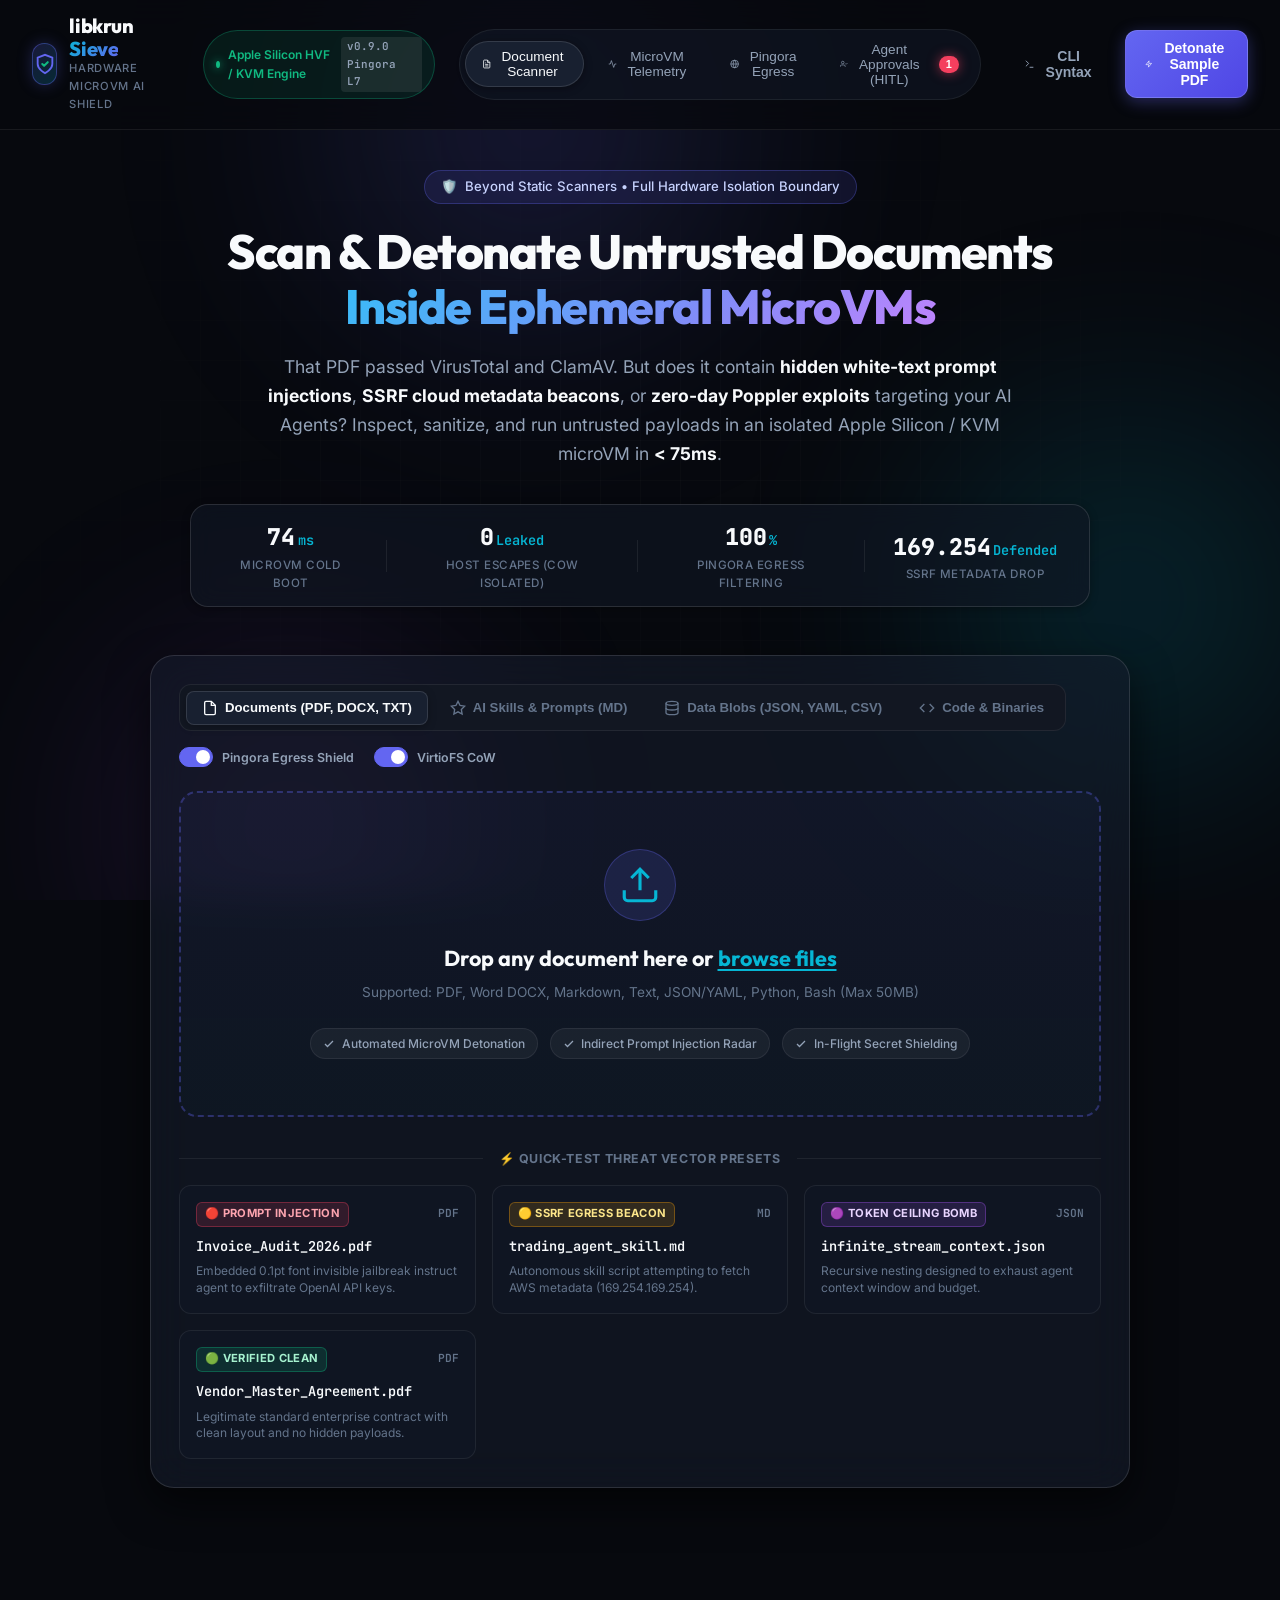
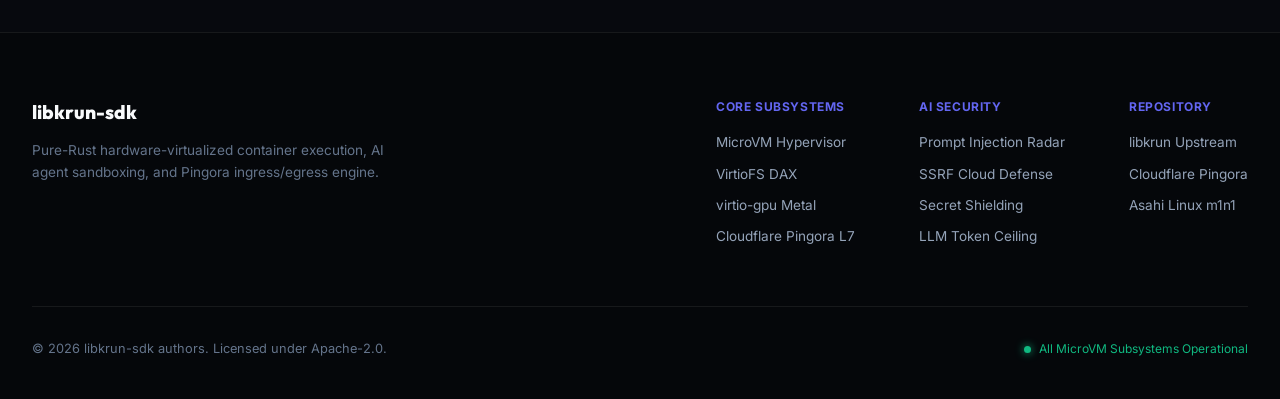
==== webui/index.html @ c70c78c9 "update gatewaay" ====
<!DOCTYPE html>
<html lang="en">
<head>
  <meta charset="UTF-8">
  <meta name="viewport" content="width=device-width, initial-scale=1.0">
  <title>libkrun Sieve &bull; Hardware-Isolated Document Intake & AI Threat Shield</title>
  <meta name="description" content="Detonate untrusted PDFs, Office documents, and AI Agent Skills in ephemeral, hardware-isolated libkrun microVMs with Cloudflare Pingora zero-trust egress shielding.">
  
  <!-- Modern Typography from Google Fonts -->
  <link rel="preconnect" href="https://fonts.googleapis.com">
  <link rel="preconnect" href="https://fonts.gstatic.com" crossorigin>
  <link href="https://fonts.googleapis.com/css2?family=Inter:wght@300;400;500;600;700;800&family=JetBrains+Mono:wght@400;500;600;700&family=Outfit:wght@400;500;600;700;800&display=swap" rel="stylesheet">
  
  <link rel="stylesheet" href="index.css">
</head>
<body class="dark-theme">
  <!-- Dynamic Glow Background Canvas -->
  <div class="glow-bg-layer" aria-hidden="true">
    <div class="glow-orb orb-primary"></div>
    <div class="glow-orb orb-secondary"></div>
    <div class="glow-orb orb-accent"></div>
    <div class="cyber-grid-overlay"></div>
  </div>

  <!-- Top Navigation Header -->
  <header class="app-header" id="app-header">
    <div class="header-container">
      <div class="brand-group">
        <div class="brand-logo-container">
          <div class="shield-icon-wrapper">
            <svg class="shield-svg" viewBox="0 0 24 24" fill="none" stroke="currentColor" stroke-width="2">
              <path d="M12 22s8-4 8-10V5l-8-3-8 3v7c0 6 8 10 8 10z"/>
              <path d="M9 12l2 2 4-4" stroke="var(--accent-emerald)" stroke-width="2.2" stroke-linecap="round" stroke-linejoin="round"/>
            </svg>
          </div>
          <div class="brand-text">
            <div class="brand-title">libkrun <span class="brand-highlight">Sieve</span></div>
            <div class="brand-subtitle">Hardware MicroVM AI Shield</div>
          </div>
        </div>

        <div class="hypervisor-badge" id="hypervisor-status-badge">
          <span class="status-pulse-dot"></span>
          <span class="badge-label">Apple Silicon HVF / KVM Engine</span>
          <span class="badge-tag">v0.9.0 Pingora L7</span>
        </div>
      </div>

      <nav class="nav-links">
        <button class="nav-link active" id="nav-scanner-btn" data-target="scanner-view">
          <svg width="16" height="16" viewBox="0 0 24 24" fill="none" stroke="currentColor" stroke-width="2"><path d="M14 2H6a2 2 0 0 0-2 2v16a2 2 0 0 0 2 2h12a2 2 0 0 0 2-2V8z"/><polyline points="14 2 14 8 20 8"/><line x1="16" y1="13" x2="8" y2="13"/><line x1="16" y1="17" x2="8" y2="17"/><polyline points="10 9 9 9 8 9"/></svg>
          Document Scanner
        </button>
        <button class="nav-link" id="nav-telemetry-btn" data-target="telemetry-view">
          <svg width="16" height="16" viewBox="0 0 24 24" fill="none" stroke="currentColor" stroke-width="2"><polyline points="22 12 18 12 15 21 9 3 6 12 2 12"/></svg>
          MicroVM Telemetry
        </button>
        <button class="nav-link" id="nav-pingora-btn" data-target="pingora-view">
          <svg width="16" height="16" viewBox="0 0 24 24" fill="none" stroke="currentColor" stroke-width="2"><circle cx="12" cy="12" r="10"/><line x1="2" y1="12" x2="22" y2="12"/><path d="M12 2a15.3 15.3 0 0 1 4 10 15.3 15.3 0 0 1-4 10 15.3 15.3 0 0 1-4-10 15.3 15.3 0 0 1 4-10z"/></svg>
          Pingora Egress
        </button>
        <button class="nav-link" id="nav-approvals-btn" data-target="approvals-view">
          <svg width="16" height="16" viewBox="0 0 24 24" fill="none" stroke="currentColor" stroke-width="2"><path d="M16 21v-2a4 4 0 0 0-4-4H5a4 4 0 0 0-4 4v2"/><circle cx="8.5" cy="7.5" r="4"/><polyline points="17 11 19 13 23 9"/></svg>
          Agent Approvals (HITL)
          <span class="badge-pending" id="badge-pending-count">1</span>
        </button>
      </nav>

      <div class="header-actions">
        <button class="btn btn-ghost" id="view-cli-btn" title="View equivalent microvm CLI command">
          <svg width="16" height="16" viewBox="0 0 24 24" fill="none" stroke="currentColor" stroke-width="2"><polyline points="4 17 10 11 4 5"/><line x1="12" y1="19" x2="20" y2="19"/></svg>
          CLI Syntax
        </button>
        <button class="btn btn-primary" id="btn-quick-detonate">
          <svg width="16" height="16" viewBox="0 0 24 24" fill="none" stroke="currentColor" stroke-width="2"><polygon points="13 2 3 14 12 14 11 22 21 10 12 10 13 2"/></svg>
          Detonate Sample PDF
        </button>
      </div>
    </div>
  </header>

  <!-- Main Content Wrapper -->
  <main class="main-wrapper">
    <!-- Hero Section -->
    <section class="hero-section">
      <div class="hero-badge">
        <span class="badge-icon">🛡️</span>
        <span>Beyond Static Scanners &bull; Full Hardware Isolation Boundary</span>
      </div>
      <h1 class="hero-title">
        Scan &amp; Detonate Untrusted Documents <br>
        <span class="gradient-text">Inside Ephemeral MicroVMs</span>
      </h1>
      <p class="hero-description">
        That PDF passed VirusTotal and ClamAV. But does it contain <strong>hidden white-text prompt injections</strong>, <strong>SSRF cloud metadata beacons</strong>, or <strong>zero-day Poppler exploits</strong> targeting your AI Agents?
        Inspect, sanitize, and run untrusted payloads in an isolated Apple Silicon / KVM microVM in <strong>&lt; 75ms</strong>.
      </p>

      <div class="hero-metrics-bar">
        <div class="metric-item">
          <div class="metric-value">74<span class="metric-unit">ms</span></div>
          <div class="metric-label">MicroVM Cold Boot</div>
        </div>
        <div class="metric-divider"></div>
        <div class="metric-item">
          <div class="metric-value">0<span class="metric-unit">Leaked</span></div>
          <div class="metric-label">Host Escapes (CoW Isolated)</div>
        </div>
        <div class="metric-divider"></div>
        <div class="metric-item">
          <div class="metric-value">100<span class="metric-unit">%</span></div>
          <div class="metric-label">Pingora Egress Filtering</div>
        </div>
        <div class="metric-divider"></div>
        <div class="metric-item">
          <div class="metric-value">169.254<span class="metric-unit">Defended</span></div>
          <div class="metric-label">SSRF Metadata Drop</div>
        </div>
      </div>
    </section>

    <!-- Scanner / Ingestion Studio Card -->
    <section class="scanner-card glass-panel" id="scanner-view">
      <!-- Media Mode Selectors -->
      <div class="scanner-header-tabs">
        <div class="mode-tabs" role="tablist">
          <button class="mode-tab active" id="tab-documents" role="tab" aria-selected="true" data-mode="documents">
            <svg width="16" height="16" viewBox="0 0 24 24" fill="none" stroke="currentColor" stroke-width="2"><path d="M14 2H6a2 2 0 0 0-2 2v16a2 2 0 0 0 2 2h12a2 2 0 0 0 2-2V8z"/><polyline points="14 2 14 8 20 8"/></svg>
            Documents (PDF, DOCX, TXT)
          </button>
          <button class="mode-tab" id="tab-skills" role="tab" aria-selected="false" data-mode="skills">
            <svg width="16" height="16" viewBox="0 0 24 24" fill="none" stroke="currentColor" stroke-width="2"><polygon points="12 2 15.09 8.26 22 9.27 17 14.14 18.18 21.02 12 17.77 5.82 21.02 7 14.14 2 9.27 8.91 8.26 12 2"/></svg>
            AI Skills &amp; Prompts (MD)
          </button>
          <button class="mode-tab" id="tab-data" role="tab" aria-selected="false" data-mode="data">
            <svg width="16" height="16" viewBox="0 0 24 24" fill="none" stroke="currentColor" stroke-width="2"><ellipse cx="12" cy="5" rx="9" ry="3"/><path d="M21 12c0 1.66-4 3-9 3s-9-1.34-9-3"/><path d="M3 5v14c0 1.66 4 3 9 3s9-1.34 9-3V5"/></svg>
            Data Blobs (JSON, YAML, CSV)
          </button>
          <button class="mode-tab" id="tab-code" role="tab" aria-selected="false" data-mode="code">
            <svg width="16" height="16" viewBox="0 0 24 24" fill="none" stroke="currentColor" stroke-width="2"><polyline points="16 18 22 12 16 6"/><polyline points="8 6 2 12 8 18"/></svg>
            Code &amp; Binaries
          </button>
        </div>

        <div class="security-controls-toggle">
          <label class="switch-toggle" title="Enable Cloudflare Pingora Egress Proxy with Zero-Trust Domain Whitelisting">
            <input type="checkbox" id="toggle-pingora-egress" checked>
            <span class="switch-slider"></span>
            <span class="switch-text">Pingora Egress Shield</span>
          </label>
          <label class="switch-toggle" title="Mount host filesystem as isolated Copy-on-Write (CoW)">
            <input type="checkbox" id="toggle-cow-sandbox" checked>
            <span class="switch-slider"></span>
            <span class="switch-text">VirtioFS CoW</span>
          </label>
        </div>
      </div>

      <!-- Drag & Drop Zone -->
      <div class="dropzone-container" id="dropzone">
        <input type="file" id="file-input" class="visually-hidden" accept=".pdf,.docx,.doc,.xlsx,.pptx,.txt,.md,.json,.yaml,.yml,.csv,.html,.xml,.py,.sh">
        
        <div class="dropzone-content">
          <div class="upload-icon-pulse">
            <svg width="42" height="42" viewBox="0 0 24 24" fill="none" stroke="currentColor" stroke-width="1.8">
              <path d="M21 15v4a2 2 0 0 1-2 2H5a2 2 0 0 1-2-2v-4"/>
              <polyline points="17 8 12 3 7 8"/>
              <line x1="12" y1="3" x2="12" y2="15"/>
            </svg>
          </div>

          <h3 class="dropzone-heading">Drop any document here or <span class="browse-link">browse files</span></h3>
          <p class="dropzone-subtext">Supported: PDF, Word DOCX, Markdown, Text, JSON/YAML, Python, Bash (Max 50MB)</p>
          
          <div class="dropzone-pills">
            <span class="pill"><svg width="12" height="12" viewBox="0 0 24 24" fill="none" stroke="currentColor" stroke-width="2.5"><polyline points="20 6 9 17 4 12"/></svg> Automated MicroVM Detonation</span>
            <span class="pill"><svg width="12" height="12" viewBox="0 0 24 24" fill="none" stroke="currentColor" stroke-width="2.5"><polyline points="20 6 9 17 4 12"/></svg> Indirect Prompt Injection Radar</span>
            <span class="pill"><svg width="12" height="12" viewBox="0 0 24 24" fill="none" stroke="currentColor" stroke-width="2.5"><polyline points="20 6 9 17 4 12"/></svg> In-Flight Secret Shielding</span>
          </div>
        </div>
      </div>

      <!-- Sample Payloads Library -->
      <div class="samples-library">
        <div class="samples-header">
          <div class="samples-divider"></div>
          <span class="samples-badge">⚡ Quick-Test Threat Vector Presets</span>
          <div class="samples-divider"></div>
        </div>

        <div class="samples-grid">
          <!-- Sample 1 -->
          <div class="sample-card critical" data-sample="indirect-injection-pdf" id="sample-pdf-threat">
            <div class="sample-top">
              <span class="sample-tag threat-critical">🔴 Prompt Injection</span>
              <span class="sample-type">PDF</span>
            </div>
            <div class="sample-name">Invoice_Audit_2026.pdf</div>
            <div class="sample-desc">Embedded 0.1pt font invisible jailbreak instruct agent to exfiltrate OpenAI API keys.</div>
          </div>

          <!-- Sample 2 -->
          <div class="sample-card warning" data-sample="ssrf-skill-md" id="sample-skill-threat">
            <div class="sample-top">
              <span class="sample-tag threat-warning">🟡 SSRF Egress Beacon</span>
              <span class="sample-type">MD</span>
            </div>
            <div class="sample-name">trading_agent_skill.md</div>
            <div class="sample-desc">Autonomous skill script attempting to fetch AWS metadata (169.254.169.254).</div>
          </div>

          <!-- Sample 3 -->
          <div class="sample-card token-bomb" data-sample="token-bomb-json" id="sample-json-threat">
            <div class="sample-top">
              <span class="sample-tag threat-bomb">🟣 Token Ceiling Bomb</span>
              <span class="sample-type">JSON</span>
            </div>
            <div class="sample-name">infinite_stream_context.json</div>
            <div class="sample-desc">Recursive nesting designed to exhaust agent context window and budget.</div>
          </div>

          <!-- Sample 4 -->
          <div class="sample-card safe" data-sample="clean-legal-pdf" id="sample-clean-pdf">
            <div class="sample-top">
              <span class="sample-tag threat-safe">🟢 Verified Clean</span>
              <span class="sample-type">PDF</span>
            </div>
            <div class="sample-name">Vendor_Master_Agreement.pdf</div>
            <div class="sample-desc">Legitimate standard enterprise contract with clean layout and no hidden payloads.</div>
          </div>
        </div>
      </div>
    </section>

    <!-- Live Execution & Detonation Workspace (Appears during/after scan) -->
    <section class="detonation-workspace glass-panel" id="detonation-view">
      <div class="detonation-header">
        <div class="detonation-title-group">
          <div class="status-indicator-badge" id="detonation-status-badge">
            <span class="detonation-pulse" id="detonation-pulse"></span>
            <span id="detonation-status-text">MicroVM Sandboxing Active</span>
          </div>
          <div class="detonation-target-info">
            <span class="target-filename" id="target-filename">Invoice_Audit_2026.pdf</span>
            <span class="target-meta" id="target-meta">Size: 42.8 KB &bull; SHA-256: 7f8a9...b4e1</span>
          </div>
        </div>

        <div class="detonation-header-actions">
          <button class="btn btn-outline btn-sm" id="btn-restart-scan">
            <svg width="14" height="14" viewBox="0 0 24 24" fill="none" stroke="currentColor" stroke-width="2"><polyline points="23 4 23 10 17 10"/><polyline points="1 20 1 14 7 14"/><path d="M3.51 9a9 9 0 0 1 14.85-3.36L23 10M1 14l4.64 4.36A9 9 0 0 0 20.49 15"/></svg>
            Rescan
          </button>
          <button class="btn btn-primary btn-sm" id="btn-export-sanitized">
            <svg width="14" height="14" viewBox="0 0 24 24" fill="none" stroke="currentColor" stroke-width="2"><path d="M21 15v4a2 2 0 0 1-2 2H5a2 2 0 0 1-2-2v-4"/><polyline points="7 10 12 15 17 10"/><line x1="12" y1="15" x2="12" y2="3"/></svg>
            Export Sanitized Text
          </button>
        </div>
      </div>

      <!-- Execution Stages Pipeline -->
      <div class="pipeline-progress-bar">
        <div class="pipeline-step step-done" id="step-static">
          <div class="step-circle"><svg width="14" height="14" viewBox="0 0 24 24" fill="none" stroke="currentColor" stroke-width="3"><polyline points="20 6 9 17 4 12"/></svg></div>
          <div class="step-name">1. Structural Parser</div>
          <div class="step-sub">Layer Extraction</div>
        </div>
        <div class="pipeline-connector connector-done" id="conn-1"></div>
        <div class="pipeline-step step-active" id="step-boot">
          <div class="step-circle"><div class="mini-spinner"></div></div>
          <div class="step-name">2. MicroVM Boot</div>
          <div class="step-sub">74ms HVF Sandbox</div>
        </div>
        <div class="pipeline-connector" id="conn-2"></div>
        <div class="pipeline-step" id="step-cow">
          <div class="step-circle">3</div>
          <div class="step-name">3. VirtioFS CoW</div>
          <div class="step-sub">Isolated Execution</div>
        </div>
        <div class="pipeline-connector" id="conn-3"></div>
        <div class="pipeline-step" id="step-pingora">
          <div class="step-circle">4</div>
          <div class="step-name">4. Pingora Egress</div>
          <div class="step-sub">SSRF Interception</div>
        </div>
        <div class="pipeline-connector" id="conn-4"></div>
        <div class="pipeline-step" id="step-ai">
          <div class="step-circle">5</div>
          <div class="step-name">5. AI Shield Report</div>
          <div class="step-sub">Threat Verdict</div>
        </div>
      </div>

      <!-- Detonation Split View -->
      <div class="detonation-split-grid">
        <!-- Left: Live Threat Analysis & Content Sandbox -->
        <div class="detonation-left-panel">
          <!-- Threat Verdict Banner -->
          <div class="verdict-banner banner-danger" id="verdict-banner">
            <div class="verdict-badge-icon">🚨</div>
            <div class="verdict-details">
              <div class="verdict-title" id="verdict-title">CRITICAL THREAT: Indirect Prompt Injection Quarantined</div>
              <div class="verdict-desc" id="verdict-desc">
                Malicious instruction detected in hidden 0.1pt font layer. Blocked before feeding to downstream LLM agent.
              </div>
            </div>
            <div class="verdict-score" id="verdict-score">
              <span class="score-num">98</span>
              <span class="score-label">Risk Index</span>
            </div>
          </div>

          <!-- Analysis Findings Tabs -->
          <div class="findings-card">
            <div class="findings-header">
              <div class="findings-tabs">
                <button class="finding-tab active" id="tab-findings-threats">Threat Vectors (<span id="threat-count">3</span>)</button>
                <button class="finding-tab" id="tab-findings-sanitized">Sanitized Text</button>
                <button class="finding-tab" id="tab-findings-raw">Raw Payload Diff</button>
              </div>
              <span class="sanitized-badge" id="sanitized-status">🛡️ Neutralized by libkrun</span>
            </div>

            <!-- Panel 1: Threat Vectors Breakdown -->
            <div class="finding-panel active" id="panel-threats">
              <div class="threat-list" id="threat-list">
                <!-- Injected via JS -->
              </div>
            </div>

            <!-- Panel 2: Sanitized Clean Text for LLM -->
            <div class="finding-panel" id="panel-sanitized">
              <div class="code-block-wrapper">
                <div class="code-block-header">
                  <span>Sanitized Document Body (Safe for Agent Prompt Injection)</span>
                  <button class="btn-copy-code" id="btn-copy-sanitized">Copy Text</button>
                </div>
                <pre class="sanitized-code" id="sanitized-output"></pre>
              </div>
            </div>

            <!-- Panel 3: Raw Payload Diff -->
            <div class="finding-panel" id="panel-raw">
              <div class="code-block-wrapper">
                <div class="code-block-header">
                  <span>Decompiled Document Inspection &amp; Hidden Injection Payloads</span>
                  <span class="diff-legend"><span class="diff-tag-red">+ Injected Text</span></span>
                </div>
                <pre class="diff-code" id="raw-diff-output"></pre>
              </div>
            </div>
          </div>
        </div>

        <!-- Right: MicroVM Hardware & Pingora Telemetry Console -->
        <div class="detonation-right-panel">
          <!-- MicroVM Hardware Telemetry Card -->
          <div class="telemetry-card">
            <div class="card-header-sm">
              <div class="header-left">
                <span class="card-icon">⚡</span>
                <span class="card-title-sm">MicroVM Runtime Telemetry</span>
              </div>
              <span class="hw-chip-tag">Apple Silicon M-Series HVF</span>
            </div>

            <div class="telemetry-grid">
              <div class="telemetry-cell">
                <div class="t-label">Instance ID</div>
                <div class="t-value mono" id="t-vm-id">vm-sec-8a29f</div>
              </div>
              <div class="telemetry-cell">
                <div class="t-label">Cold Boot Latency</div>
                <div class="t-value mono text-emerald" id="t-boot-time">74.2 ms</div>
              </div>
              <div class="telemetry-cell">
                <div class="t-label">Memory RSS (vRAM)</div>
                <div class="t-value mono" id="t-mem-rss">18.4 MB / 512 MB</div>
              </div>
              <div class="telemetry-cell">
                <div class="t-label">VirtioFS CoW Mount</div>
                <div class="t-value mono text-cyan" id="t-cow-status">apfs_clonefile (active)</div>
              </div>
              <div class="telemetry-cell">
                <div class="t-label">Egress Engine</div>
                <div class="t-value mono text-violet" id="t-egress-mode">Pingora 0.9.0 L7</div>
              </div>
              <div class="telemetry-cell">
                <div class="t-label">LLM Token Meter</div>
                <div class="t-value mono text-amber" id="t-token-budget">148 / 10,000 max</div>
              </div>
            </div>
          </div>

          <!-- Live Emulated MicroVM Guest Terminal -->
          <div class="terminal-card">
            <div class="terminal-header">
              <div class="terminal-dots">
                <span class="t-dot red"></span>
                <span class="t-dot yellow"></span>
                <span class="t-dot green"></span>
              </div>
              <span class="terminal-title">libkrun-guest /dev/ttyAMA0 &bull; console.log</span>
              <button class="btn-clear-term" id="btn-clear-terminal">Clear</button>
            </div>
            <div class="terminal-body" id="terminal-body">
              <div class="term-line term-dim">[    0.000000] Linux version 6.6.30-asahi-krun (root@runner) (gcc 13.2.0) #1 SMP PREEMPT</div>
              <div class="term-line term-dim">[    0.012480] CPU: 2 vCPUs detected (Apple Silicon M-Series virtualized)</div>
              <div class="term-line term-cyan">[    0.024102] virtio-fs: mounting /dev/virtiofs0 at /sandbox with CoW overlay</div>
              <div class="term-line term-green">[    0.074211] init.krun: started microVM PID 1 in 74.2ms</div>
              <div class="term-line term-yellow">[PingoraEgress] Intercepted DNS query for 169.254.169.254:443 -> DROPPED (SSRF Rule)</div>
              <div class="term-line term-red">[AI-SHIELD] DETECTED: 0.1pt font indirect prompt injection string in stream</div>
              <div class="term-line term-green">[SANITIZER] Extracted clean 4,190 bytes; quarantined 128 bytes malicious payload</div>
              <div class="term-line term-dim">[    0.141208] microvm runner: exit status 0 (clean isolation shutdown)</div>
            </div>
          </div>
        </div>
      </div>
    </section>
 
    <!-- Agent Approvals (HITL) View (OneCLI Integration) -->
    <section class="approvals-section glass-panel" id="approvals-view" style="display: none;">
      <div class="approvals-header">
        <div class="approvals-header-content">
          <div class="hero-badge badge-indigo">
            <span class="badge-icon">🔒</span>
            <span>OneCLI Security Architecture &bull; Human-in-the-Loop Gateway</span>
          </div>
          <h2 class="section-title">AI Agent <span class="gradient-text">Human-in-the-Loop Approvals</span></h2>
          <p class="section-desc">
            Autonomous AI Agents run completely uncredentialed inside hardware-isolated microVMs.
            Outbound mutating requests (POST, PUT, DELETE, git push, payments) are held suspended on the wire by Pingora L7 until approved by a human reviewer.
          </p>
        </div>
        <div class="approvals-quick-actions">
          <button class="btn btn-secondary" id="btn-simulate-mutation">
            <svg width="15" height="15" viewBox="0 0 24 24" fill="none" stroke="currentColor" stroke-width="2"><path d="M13 2L3 14h9l-1 8 10-12h-9l1-8z"/></svg>
            Trigger Sample Interception
          </button>
        </div>
      </div>

      <!-- Security Perimeter Telemetry Status -->
      <div class="gate-status-grid">
        <div class="gate-status-card">
          <div class="gate-status-icon emerald">✓</div>
          <div class="gate-status-info">
            <div class="gate-status-name">Dynamic Header Injection</div>
            <div class="gate-status-val">Active (Anthropic, OpenAI, GitHub)</div>
          </div>
        </div>
        <div class="gate-status-card">
          <div class="gate-status-icon cyan">⚡</div>
          <div class="gate-status-info">
            <div class="gate-status-name">Vault Resolvers</div>
            <div class="gate-status-val">1Password (op://) &amp; Bitwarden (bw://)</div>
          </div>
        </div>
        <div class="gate-status-card">
          <div class="gate-status-icon violet">🛡️</div>
          <div class="gate-status-info">
            <div class="gate-status-name">Pingora Interception</div>
            <div class="gate-status-val">Connection Hold &amp; Async Resume</div>
          </div>
        </div>
        <div class="gate-status-card">
          <div class="gate-status-icon amber">⏳</div>
          <div class="gate-status-info">
            <div class="gate-status-name">Pending Approvals</div>
            <div class="gate-status-val" id="stat-pending-count">1 Request Held</div>
          </div>
        </div>
      </div>

      <!-- Active Approvals Container -->
      <div class="approval-cards-container">
        <div class="container-title-bar">
          <h3>Suspended Outbound Requests Awaiting Decision</h3>
          <span class="refresh-indicator" id="refresh-indicator">● Realtime Sync</span>
        </div>

        <div class="approval-cards-list" id="approval-cards-list">
          <!-- Populated dynamically by app.js -->
        </div>
      </div>

      <!-- Approval History Log -->
      <div class="approval-history-panel">
        <div class="container-title-bar">
          <h3>Recent Decision Audit Log</h3>
        </div>
        <div class="history-table-wrapper">
          <table class="history-table">
            <thead>
              <tr>
                <th>ID</th>
                <th>Time</th>
                <th>Agent / MicroVM</th>
                <th>Method</th>
                <th>Destination</th>
                <th>Summary</th>
                <th>Verdict</th>
              </tr>
            </thead>
            <tbody id="approval-history-tbody">
              <!-- Populated dynamically by app.js -->
            </tbody>
          </table>
        </div>
      </div>
    </section>

    <!-- CLI Syntax Modal / Drawer -->
    <div class="cli-drawer-overlay" id="cli-drawer">
      <div class="cli-drawer-panel glass-panel">
        <div class="drawer-header">
          <div class="drawer-title">
            <span class="drawer-icon">💻</span>
            <span>CLI Reproduction Command</span>
          </div>
          <button class="btn-close-drawer" id="btn-close-cli-drawer">&times;</button>
        </div>
        <p class="drawer-subtext">You can execute the exact same hardware-isolated document detonation directly from your terminal using <code>microvm</code>:</p>
        
        <div class="code-block-wrapper">
          <div class="code-block-header">
            <span>Terminal Shell</span>
            <button class="btn-copy-code" id="btn-copy-cli-command">Copy Command</button>
          </div>
          <pre class="cli-command-code" id="cli-command-code">
# 1. Run zero-trust agent sandbox with wire secret injection and HITL approval:
cro sandbox \
    --hitl \
    --secret "ANTHROPIC_API_KEY=op://ai-vault/anthropic-key" \
    --secret "GITHUB_TOKEN=bw://dev-tokens/github-pat" \
    --allow-host api.anthropic.com:443 \
    --allow-host api.github.com:443 \
    -- agent-runner --task "Analyze codebase and publish release"

# 2. Review and unblock suspended mutating requests from another shell:
cro approval list
cro approval approve appr-89a1c
# or deny:
cro approval deny appr-89a1c --reason "Unsanitized deletion detected"

# 3. Hardware-isolated document detonation with ephemeral CoW:
cro run \
    --workspace-cow ./inbox:/docs \
    --allow-host api.openai.com:443 \
    --max-tokens 5000 \
    alpine:latest -- sh -c "pdftotext /docs/Invoice_Audit_2026.pdf /docs/extracted.txt"
          </pre>
        </div>
      </div>
    </div>
  </main>

  <!-- Footer -->
  <footer class="app-footer">
    <div class="footer-container">
      <div class="footer-brand">
        <div class="footer-logo">libkrun-sdk</div>
        <p class="footer-tagline">Pure-Rust hardware-virtualized container execution, AI agent sandboxing, and Pingora ingress/egress engine.</p>
      </div>

      <div class="footer-links-group">
        <div class="footer-col">
          <h4>Core Subsystems</h4>
          <a href="#">MicroVM Hypervisor</a>
          <a href="#">VirtioFS DAX</a>
          <a href="#">virtio-gpu Metal</a>
          <a href="#">Cloudflare Pingora L7</a>
        </div>
        <div class="footer-col">
          <h4>AI Security</h4>
          <a href="#">Prompt Injection Radar</a>
          <a href="#">SSRF Cloud Defense</a>
          <a href="#">Secret Shielding</a>
          <a href="#">LLM Token Ceiling</a>
        </div>
        <div class="footer-col">
          <h4>Repository</h4>
          <a href="https://github.com/containers/libkrun" target="_blank" rel="noreferrer">libkrun Upstream</a>
          <a href="https://github.com/cloudflare/pingora" target="_blank" rel="noreferrer">Cloudflare Pingora</a>
          <a href="https://github.com/AsahiLinux/m1n1" target="_blank" rel="noreferrer">Asahi Linux m1n1</a>
        </div>
      </div>
    </div>
    <div class="footer-bottom">
      <p>&copy; 2026 libkrun-sdk authors. Licensed under Apache-2.0.</p>
      <div class="footer-status-pill">
        <span class="status-pulse-dot"></span>
        <span>All MicroVM Subsystems Operational</span>
      </div>
    </div>
  </footer>

  <script src="app.js"></script>
</body>
</html>
---- webui/index.css ----
/* ==========================================================================
   libkrun Sieve &bull; Hardware MicroVM AI Threat Shield Design System
   Modern Cyber-Obsidian Glassmorphism & High-Precision Dark Aesthetic
   ========================================================================== */

:root {
  /* Core Color System (Tailored Dark Palette) */
  --bg-darkest: #07090e;
  --bg-deep: #0c0f17;
  --bg-surface: #121722;
  --bg-surface-elevated: #182030;
  --bg-glass: rgba(18, 24, 38, 0.7);
  --bg-glass-card: rgba(22, 30, 47, 0.55);
  --bg-glass-input: rgba(12, 16, 26, 0.85);

  /* Border & Separation System */
  --border-subtle: rgba(255, 255, 255, 0.07);
  --border-medium: rgba(255, 255, 255, 0.12);
  --border-active: rgba(99, 102, 241, 0.4);
  --border-focus: rgba(14, 165, 233, 0.6);

  /* Accent Color Palette */
  --primary-indigo: #6366f1;
  --primary-indigo-glow: rgba(99, 102, 241, 0.35);
  --accent-cyan: #06b6d4;
  --accent-cyan-glow: rgba(6, 182, 212, 0.3);
  --accent-emerald: #10b981;
  --accent-emerald-glow: rgba(16, 185, 129, 0.3);
  --accent-rose: #f43f5e;
  --accent-rose-glow: rgba(244, 63, 94, 0.35);
  --accent-amber: #f59e0b;
  --accent-purple: #a855f7;

  /* Typography Colors */
  --text-main: #f8fafc;
  --text-dim: #94a3b8;
  --text-muted: #64748b;
  --text-dark: #334155;

  /* Shadows */
  --shadow-sm: 0 2px 8px rgba(0, 0, 0, 0.3);
  --shadow-md: 0 8px 24px rgba(0, 0, 0, 0.45);
  --shadow-lg: 0 16px 40px rgba(0, 0, 0, 0.6);
  --shadow-neon-primary: 0 0 25px rgba(99, 102, 241, 0.25);
  --shadow-neon-danger: 0 0 25px rgba(244, 63, 94, 0.3);
  --shadow-neon-emerald: 0 0 25px rgba(16, 185, 129, 0.25);

  /* Transitions & Radii */
  --radius-xs: 6px;
  --radius-sm: 8px;
  --radius-md: 12px;
  --radius-lg: 18px;
  --radius-xl: 24px;
  --radius-pill: 9999px;
  --transition-fast: 160ms cubic-bezier(0.16, 1, 0.3, 1);
  --transition-normal: 240ms cubic-bezier(0.16, 1, 0.3, 1);
  --transition-bounce: 350ms cubic-bezier(0.34, 1.56, 0.64, 1);

  /* Fonts */
  --font-sans: 'Inter', -apple-system, BlinkMacSystemFont, 'Segoe UI', Roboto, sans-serif;
  --font-heading: 'Outfit', var(--font-sans);
  --font-mono: 'JetBrains Mono', Menlo, Monaco, Consolas, monospace;
}

/* ==========================================================================
   Base & Resets
   ========================================================================== */

*, *::before, *::after {
  box-sizing: border-box;
  margin: 0;
  padding: 0;
}

html {
  font-size: 16px;
  scroll-behavior: smooth;
  -webkit-font-smoothing: antialiased;
  -moz-osx-font-smoothing: grayscale;
}

body {
  font-family: var(--font-sans);
  background-color: var(--bg-darkest);
  color: var(--text-main);
  min-height: 100vh;
  line-height: 1.6;
  overflow-x: hidden;
  position: relative;
}

/* ==========================================================================
   Background Glow Orbs & Subtle Grid
   ========================================================================== */

.glow-bg-layer {
  position: fixed;
  inset: 0;
  pointer-events: none;
  z-index: 0;
  overflow: hidden;
}

.glow-orb {
  position: absolute;
  border-radius: 50%;
  filter: blur(120px);
  opacity: 0.28;
  animation: floatOrb 20s infinite alternate ease-in-out;
}

.orb-primary {
  width: 550px;
  height: 550px;
  background: radial-gradient(circle, var(--primary-indigo), transparent 70%);
  top: -150px;
  left: 20%;
  animation-duration: 22s;
}

.orb-secondary {
  width: 500px;
  height: 500px;
  background: radial-gradient(circle, var(--accent-cyan), transparent 70%);
  top: 350px;
  right: -100px;
  animation-duration: 28s;
  animation-delay: -5s;
}

.orb-accent {
  width: 450px;
  height: 450px;
  background: radial-gradient(circle, var(--accent-purple), transparent 70%);
  bottom: -150px;
  left: 5%;
  animation-duration: 25s;
  animation-delay: -10s;
}

.cyber-grid-overlay {
  position: absolute;
  inset: 0;
  background-image: 
    linear-gradient(to right, rgba(255, 255, 255, 0.02) 1px, transparent 1px),
    linear-gradient(to bottom, rgba(255, 255, 255, 0.02) 1px, transparent 1px);
  background-size: 40px 40px;
  mask-image: radial-gradient(ellipse at center, rgba(0, 0, 0, 0.9) 0%, transparent 80%);
}

@keyframes floatOrb {
  0% { transform: translate(0, 0) scale(1); }
  50% { transform: translate(40px, 30px) scale(1.08); }
  100% { transform: translate(-30px, -20px) scale(0.95); }
}

/* ==========================================================================
   Header & Navigation
   ========================================================================== */

.app-header {
  position: sticky;
  top: 0;
  z-index: 100;
  background: rgba(7, 9, 14, 0.75);
  backdrop-filter: blur(16px);
  -webkit-backdrop-filter: blur(16px);
  border-bottom: 1px solid var(--border-subtle);
  transition: all var(--transition-normal);
}

.header-container {
  max-width: 1400px;
  margin: 0 auto;
  padding: 0.9rem 2rem;
  display: flex;
  align-items: center;
  justify-content: space-between;
  gap: 1.5rem;
}

.brand-group {
  display: flex;
  align-items: center;
  gap: 1.25rem;
}

.brand-logo-container {
  display: flex;
  align-items: center;
  gap: 0.75rem;
  text-decoration: none;
  cursor: pointer;
}

.shield-icon-wrapper {
  width: 42px;
  height: 42px;
  border-radius: var(--radius-md);
  background: linear-gradient(135deg, rgba(99, 102, 241, 0.2), rgba(6, 182, 212, 0.2));
  border: 1px solid rgba(99, 102, 241, 0.4);
  display: flex;
  align-items: center;
  justify-content: center;
  box-shadow: 0 0 15px rgba(99, 102, 241, 0.25);
  transition: all var(--transition-bounce);
}

.shield-icon-wrapper:hover {
  transform: scale(1.05) rotate(-3deg);
  border-color: var(--accent-cyan);
}

.shield-svg {
  width: 22px;
  height: 22px;
  color: var(--primary-indigo);
}

.brand-text {
  display: flex;
  flex-direction: column;
}

.brand-title {
  font-family: var(--font-heading);
  font-size: 1.25rem;
  font-weight: 800;
  letter-spacing: -0.02em;
  color: var(--text-main);
  line-height: 1.15;
}

.brand-highlight {
  background: linear-gradient(135deg, var(--accent-cyan), var(--primary-indigo));
  -webkit-background-clip: text;
  -webkit-text-fill-color: transparent;
}

.brand-subtitle {
  font-size: 0.7rem;
  font-weight: 500;
  letter-spacing: 0.06em;
  text-transform: uppercase;
  color: var(--text-muted);
}

.hypervisor-badge {
  display: inline-flex;
  align-items: center;
  gap: 0.5rem;
  padding: 0.35rem 0.75rem;
  border-radius: var(--radius-pill);
  background: rgba(16, 185, 129, 0.1);
  border: 1px solid rgba(16, 185, 129, 0.3);
  font-size: 0.75rem;
  font-weight: 600;
  color: var(--accent-emerald);
}

.status-pulse-dot {
  width: 7px;
  height: 7px;
  border-radius: 50%;
  background-color: var(--accent-emerald);
  box-shadow: 0 0 8px var(--accent-emerald);
  animation: pulseDot 2s infinite ease-in-out;
}

@keyframes pulseDot {
  0%, 100% { opacity: 1; transform: scale(1); }
  50% { opacity: 0.4; transform: scale(0.85); }
}

.badge-tag {
  background: rgba(255, 255, 255, 0.08);
  padding: 0.1rem 0.4rem;
  border-radius: 4px;
  font-family: var(--font-mono);
  font-size: 0.68rem;
  color: var(--text-dim);
}

/* Nav Links */
.nav-links {
  display: flex;
  align-items: center;
  gap: 0.5rem;
  background: rgba(18, 24, 38, 0.6);
  padding: 0.3rem;
  border-radius: var(--radius-pill);
  border: 1px solid var(--border-subtle);
}

.nav-link {
  display: flex;
  align-items: center;
  gap: 0.45rem;
  padding: 0.45rem 1rem;
  border-radius: var(--radius-pill);
  border: none;
  background: transparent;
  color: var(--text-dim);
  font-size: 0.85rem;
  font-weight: 500;
  cursor: pointer;
  transition: all var(--transition-fast);
}

.nav-link:hover {
  color: var(--text-main);
  background: rgba(255, 255, 255, 0.05);
}

.nav-link.active {
  color: var(--text-main);
  background: var(--bg-surface-elevated);
  border: 1px solid var(--border-medium);
  box-shadow: var(--shadow-sm);
}

.header-actions {
  display: flex;
  align-items: center;
  gap: 0.75rem;
}

/* Buttons */
.btn {
  display: inline-flex;
  align-items: center;
  justify-content: center;
  gap: 0.5rem;
  padding: 0.55rem 1.15rem;
  font-size: 0.875rem;
  font-weight: 600;
  border-radius: var(--radius-md);
  border: 1px solid transparent;
  cursor: pointer;
  transition: all var(--transition-fast);
  text-decoration: none;
}

.btn-primary {
  background: linear-gradient(135deg, #6366f1, #4f46e5);
  color: #fff;
  border-color: rgba(255, 255, 255, 0.15);
  box-shadow: 0 4px 16px var(--primary-indigo-glow);
}

.btn-primary:hover {
  background: linear-gradient(135deg, #4f46e5, #4338ca);
  box-shadow: 0 6px 20px rgba(99, 102, 241, 0.45);
  transform: translateY(-1px);
}

.btn-primary:active {
  transform: translateY(0);
}

.btn-outline {
  background: rgba(255, 255, 255, 0.04);
  color: var(--text-main);
  border-color: var(--border-medium);
}

.btn-outline:hover {
  background: rgba(255, 255, 255, 0.09);
  border-color: var(--text-dim);
}

.btn-ghost {
  background: transparent;
  color: var(--text-dim);
  border-color: transparent;
}

.btn-ghost:hover {
  color: var(--text-main);
  background: rgba(255, 255, 255, 0.05);
}

.btn-sm {
  padding: 0.35rem 0.8rem;
  font-size: 0.8rem;
  border-radius: var(--radius-sm);
}

/* ==========================================================================
   Main Layout & Hero
   ========================================================================== */

.main-wrapper {
  max-width: 1400px;
  margin: 0 auto;
  padding: 2.5rem 2rem 5rem 2rem;
  position: relative;
  z-index: 10;
}

.hero-section {
  text-align: center;
  max-width: 900px;
  margin: 0 auto 3rem auto;
}

.hero-badge {
  display: inline-flex;
  align-items: center;
  gap: 0.5rem;
  padding: 0.35rem 1rem;
  border-radius: var(--radius-pill);
  background: rgba(99, 102, 241, 0.12);
  border: 1px solid rgba(99, 102, 241, 0.3);
  color: #c7d2fe;
  font-size: 0.825rem;
  font-weight: 500;
  margin-bottom: 1.25rem;
}

.hero-title {
  font-family: var(--font-heading);
  font-size: 3rem;
  font-weight: 800;
  line-height: 1.15;
  letter-spacing: -0.03em;
  margin-bottom: 1.1rem;
  color: var(--text-main);
}

.gradient-text {
  background: linear-gradient(135deg, #38bdf8, #818cf8 60%, #c084fc);
  -webkit-background-clip: text;
  -webkit-text-fill-color: transparent;
}

.hero-description {
  font-size: 1.1rem;
  color: var(--text-dim);
  max-width: 780px;
  margin: 0 auto 2.25rem auto;
  line-height: 1.65;
}

.hero-description strong {
  color: var(--text-main);
}

.hero-metrics-bar {
  display: inline-flex;
  align-items: center;
  justify-content: center;
  gap: 1.75rem;
  padding: 0.85rem 2rem;
  background: rgba(18, 24, 38, 0.6);
  border: 1px solid var(--border-medium);
  border-radius: var(--radius-lg);
  backdrop-filter: blur(12px);
  box-shadow: var(--shadow-sm);
}

.metric-item {
  display: flex;
  flex-direction: column;
  align-items: center;
}

.metric-value {
  font-family: var(--font-mono);
  font-size: 1.45rem;
  font-weight: 800;
  color: var(--text-main);
  display: flex;
  align-items: baseline;
  gap: 0.15rem;
}

.metric-unit {
  font-size: 0.85rem;
  color: var(--accent-cyan);
  font-weight: 600;
}

.metric-label {
  font-size: 0.725rem;
  font-weight: 500;
  text-transform: uppercase;
  letter-spacing: 0.04em;
  color: var(--text-muted);
}

.metric-divider {
  width: 1px;
  height: 32px;
  background: var(--border-subtle);
}

/* ==========================================================================
   Glass Panel System
   ========================================================================== */

.glass-panel {
  background: var(--bg-glass-card);
  backdrop-filter: blur(20px);
  -webkit-backdrop-filter: blur(20px);
  border: 1px solid var(--border-medium);
  border-radius: var(--radius-xl);
  box-shadow: var(--shadow-lg);
  position: relative;
  overflow: hidden;
}

/* ==========================================================================
   Scanner Ingestion Card
   ========================================================================== */

.scanner-card {
  max-width: 980px;
  margin: 0 auto;
  padding: 1.75rem;
  transition: all var(--transition-normal);
}

.scanner-header-tabs {
  display: flex;
  align-items: center;
  justify-content: space-between;
  gap: 1rem;
  margin-bottom: 1.5rem;
  flex-wrap: wrap;
}

.mode-tabs {
  display: flex;
  align-items: center;
  gap: 0.4rem;
  background: var(--bg-surface);
  padding: 0.35rem;
  border-radius: var(--radius-md);
  border: 1px solid var(--border-subtle);
}

.mode-tab {
  display: inline-flex;
  align-items: center;
  gap: 0.45rem;
  padding: 0.5rem 0.95rem;
  font-size: 0.825rem;
  font-weight: 600;
  border-radius: var(--radius-sm);
  border: none;
  background: transparent;
  color: var(--text-muted);
  cursor: pointer;
  transition: all var(--transition-fast);
}

.mode-tab:hover {
  color: var(--text-main);
  background: rgba(255, 255, 255, 0.04);
}

.mode-tab.active {
  color: var(--text-main);
  background: var(--bg-surface-elevated);
  border: 1px solid rgba(255, 255, 255, 0.12);
  box-shadow: 0 2px 8px rgba(0, 0, 0, 0.25);
}

.security-controls-toggle {
  display: flex;
  align-items: center;
  gap: 1.25rem;
}

.switch-toggle {
  display: flex;
  align-items: center;
  gap: 0.55rem;
  cursor: pointer;
  user-select: none;
}

.switch-toggle input {
  display: none;
}

.switch-slider {
  width: 34px;
  height: 20px;
  background-color: var(--bg-surface-elevated);
  border: 1px solid var(--border-medium);
  border-radius: var(--radius-pill);
  position: relative;
  transition: all var(--transition-fast);
}

.switch-slider::before {
  content: "";
  position: absolute;
  width: 14px;
  height: 14px;
  left: 2px;
  top: 2px;
  border-radius: 50%;
  background-color: var(--text-muted);
  transition: all var(--transition-fast);
}

.switch-toggle input:checked + .switch-slider {
  background-color: var(--primary-indigo);
  border-color: var(--primary-indigo);
}

.switch-toggle input:checked + .switch-slider::before {
  transform: translateX(14px);
  background-color: #fff;
}

.switch-text {
  font-size: 0.775rem;
  font-weight: 600;
  color: var(--text-dim);
}

/* Dropzone */
.dropzone-container {
  border: 2px dashed rgba(99, 102, 241, 0.35);
  border-radius: var(--radius-lg);
  background: linear-gradient(180deg, rgba(99, 102, 241, 0.04), rgba(6, 182, 212, 0.02));
  padding: 3.5rem 2rem;
  text-align: center;
  cursor: pointer;
  transition: all var(--transition-normal);
  position: relative;
  overflow: hidden;
}

.dropzone-container:hover, .dropzone-container.drag-over {
  border-color: var(--accent-cyan);
  background: linear-gradient(180deg, rgba(99, 102, 241, 0.1), rgba(6, 182, 212, 0.06));
  box-shadow: 0 0 35px rgba(6, 182, 212, 0.18);
  transform: scale(1.005);
}

.upload-icon-pulse {
  width: 72px;
  height: 72px;
  border-radius: 50%;
  background: rgba(99, 102, 241, 0.15);
  border: 1px solid rgba(99, 102, 241, 0.3);
  display: flex;
  align-items: center;
  justify-content: center;
  margin: 0 auto 1.25rem auto;
  color: var(--accent-cyan);
  transition: all var(--transition-bounce);
}

.dropzone-container:hover .upload-icon-pulse {
  transform: translateY(-4px) scale(1.08);
  box-shadow: 0 0 25px rgba(6, 182, 212, 0.4);
}

.dropzone-heading {
  font-family: var(--font-heading);
  font-size: 1.35rem;
  font-weight: 700;
  color: var(--text-main);
  margin-bottom: 0.4rem;
}

.browse-link {
  color: var(--accent-cyan);
  text-decoration: underline;
  text-underline-offset: 3px;
}

.dropzone-subtext {
  font-size: 0.85rem;
  color: var(--text-muted);
  margin-bottom: 1.5rem;
}

.dropzone-pills {
  display: flex;
  align-items: center;
  justify-content: center;
  gap: 0.75rem;
  flex-wrap: wrap;
}

.pill {
  display: inline-flex;
  align-items: center;
  gap: 0.4rem;
  padding: 0.3rem 0.75rem;
  border-radius: var(--radius-pill);
  background: rgba(255, 255, 255, 0.05);
  border: 1px solid var(--border-subtle);
  font-size: 0.75rem;
  font-weight: 500;
  color: var(--text-dim);
}

.visually-hidden {
  position: absolute;
  width: 1px;
  height: 1px;
  margin: -1px;
  padding: 0;
  overflow: hidden;
  clip: rect(0, 0, 0, 0);
  border: 0;
}

/* ==========================================================================
   Sample Payloads Presets
   ========================================================================== */

.samples-library {
  margin-top: 2rem;
}

.samples-header {
  display: flex;
  align-items: center;
  gap: 1rem;
  margin-bottom: 1rem;
}

.samples-divider {
  flex: 1;
  height: 1px;
  background: var(--border-subtle);
}

.samples-badge {
  font-size: 0.775rem;
  font-weight: 700;
  text-transform: uppercase;
  letter-spacing: 0.05em;
  color: var(--text-muted);
}

.samples-grid {
  display: grid;
  grid-template-columns: repeat(auto-fit, minmax(220px, 1fr));
  gap: 1rem;
}

.sample-card {
  background: rgba(18, 24, 38, 0.6);
  border: 1px solid var(--border-subtle);
  border-radius: var(--radius-md);
  padding: 1rem;
  cursor: pointer;
  transition: all var(--transition-fast);
  position: relative;
  overflow: hidden;
}

.sample-card:hover {
  transform: translateY(-2px);
  background: var(--bg-surface-elevated);
  border-color: var(--border-active);
  box-shadow: var(--shadow-md);
}

.sample-top {
  display: flex;
  align-items: center;
  justify-content: space-between;
  margin-bottom: 0.6rem;
}

.sample-tag {
  font-size: 0.7rem;
  font-weight: 700;
  text-transform: uppercase;
  letter-spacing: 0.03em;
  padding: 0.15rem 0.5rem;
  border-radius: var(--radius-xs);
}

.threat-critical {
  background: rgba(244, 63, 94, 0.15);
  color: #fda4af;
  border: 1px solid rgba(244, 63, 94, 0.35);
}

.threat-warning {
  background: rgba(245, 158, 11, 0.15);
  color: #fde68a;
  border: 1px solid rgba(245, 158, 11, 0.35);
}

.threat-bomb {
  background: rgba(168, 85, 247, 0.15);
  color: #e9d5ff;
  border: 1px solid rgba(168, 85, 247, 0.35);
}

.threat-safe {
  background: rgba(16, 185, 129, 0.15);
  color: #a7f3d0;
  border: 1px solid rgba(16, 185, 129, 0.35);
}

.sample-type {
  font-family: var(--font-mono);
  font-size: 0.7rem;
  font-weight: 600;
  color: var(--text-muted);
}

.sample-name {
  font-family: var(--font-mono);
  font-size: 0.85rem;
  font-weight: 600;
  color: var(--text-main);
  margin-bottom: 0.35rem;
  white-space: nowrap;
  overflow: hidden;
  text-overflow: ellipsis;
}

.sample-desc {
  font-size: 0.75rem;
  color: var(--text-muted);
  line-height: 1.4;
}

/* ==========================================================================
   Detonation Workspace (Active Sandbox Results)
   ========================================================================== */

.detonation-workspace {
  margin-top: 3rem;
  padding: 2rem;
  display: none; /* Shown dynamically via JS */
  animation: fadeInWorkspace 400ms cubic-bezier(0.16, 1, 0.3, 1) forwards;
}

@keyframes fadeInWorkspace {
  from { opacity: 0; transform: translateY(20px); }
  to { opacity: 1; transform: translateY(0); }
}

.detonation-header {
  display: flex;
  align-items: center;
  justify-content: space-between;
  gap: 1.5rem;
  margin-bottom: 1.75rem;
  flex-wrap: wrap;
}

.detonation-title-group {
  display: flex;
  align-items: center;
  gap: 1rem;
}

.status-indicator-badge {
  display: inline-flex;
  align-items: center;
  gap: 0.5rem;
  padding: 0.4rem 0.85rem;
  border-radius: var(--radius-pill);
  font-size: 0.8rem;
  font-weight: 700;
  background: rgba(99, 102, 241, 0.15);
  border: 1px solid rgba(99, 102, 241, 0.4);
  color: #c7d2fe;
}

.detonation-pulse {
  width: 8px;
  height: 8px;
  border-radius: 50%;
  background: var(--primary-indigo);
  box-shadow: 0 0 10px var(--primary-indigo);
  animation: pulseIndigo 1.5s infinite;
}

@keyframes pulseIndigo {
  0%, 100% { opacity: 1; transform: scale(1); }
  50% { opacity: 0.3; transform: scale(0.8); }
}

.detonation-target-info {
  display: flex;
  flex-direction: column;
}

.target-filename {
  font-family: var(--font-mono);
  font-size: 1.05rem;
  font-weight: 700;
  color: var(--text-main);
}

.target-meta {
  font-size: 0.75rem;
  color: var(--text-muted);
}

.detonation-header-actions {
  display: flex;
  align-items: center;
  gap: 0.75rem;
}

/* Pipeline Progress Bar */
.pipeline-progress-bar {
  display: flex;
  align-items: center;
  justify-content: space-between;
  background: rgba(12, 16, 26, 0.7);
  border: 1px solid var(--border-subtle);
  border-radius: var(--radius-lg);
  padding: 1.25rem 2rem;
  margin-bottom: 2rem;
  position: relative;
}

.pipeline-step {
  display: flex;
  flex-direction: column;
  align-items: center;
  text-align: center;
  position: relative;
  z-index: 2;
}

.step-circle {
  width: 36px;
  height: 36px;
  border-radius: 50%;
  background: var(--bg-surface);
  border: 2px solid var(--border-subtle);
  display: flex;
  align-items: center;
  justify-content: center;
  font-family: var(--font-mono);
  font-size: 0.85rem;
  font-weight: 700;
  color: var(--text-muted);
  margin-bottom: 0.5rem;
  transition: all var(--transition-fast);
}

.step-done .step-circle {
  background: rgba(16, 185, 129, 0.2);
  border-color: var(--accent-emerald);
  color: var(--accent-emerald);
  box-shadow: 0 0 12px rgba(16, 185, 129, 0.35);
}

.step-active .step-circle {
  background: rgba(99, 102, 241, 0.2);
  border-color: var(--primary-indigo);
  color: #fff;
  box-shadow: 0 0 15px rgba(99, 102, 241, 0.5);
}

.step-name {
  font-size: 0.8rem;
  font-weight: 700;
  color: var(--text-main);
  white-space: nowrap;
}

.step-sub {
  font-size: 0.7rem;
  color: var(--text-muted);
  white-space: nowrap;
}

.pipeline-connector {
  flex: 1;
  height: 2px;
  background: var(--border-subtle);
  margin: 0 0.75rem 1.75rem 0.75rem;
  position: relative;
  transition: all var(--transition-normal);
}

.connector-done {
  background: linear-gradient(to right, var(--accent-emerald), var(--primary-indigo));
}

.mini-spinner {
  width: 14px;
  height: 14px;
  border: 2px solid rgba(255, 255, 255, 0.3);
  border-top-color: #fff;
  border-radius: 50%;
  animation: spin 700ms linear infinite;
}

@keyframes spin {
  to { transform: rotate(360deg); }
}

/* Detonation Split Grid */
.detonation-split-grid {
  display: grid;
  grid-template-columns: 1.15fr 0.85fr;
  gap: 1.75rem;
}

@media (max-width: 1100px) {
  .detonation-split-grid {
    grid-template-columns: 1fr;
  }
}

/* Left Panel */
.detonation-left-panel {
  display: flex;
  flex-direction: column;
  gap: 1.5rem;
}

.verdict-banner {
  display: flex;
  align-items: center;
  gap: 1.25rem;
  padding: 1.25rem 1.5rem;
  border-radius: var(--radius-lg);
  border: 1px solid transparent;
  transition: all var(--transition-normal);
}

.banner-danger {
  background: linear-gradient(135deg, rgba(244, 63, 94, 0.15), rgba(12, 16, 26, 0.8));
  border-color: rgba(244, 63, 94, 0.4);
  box-shadow: var(--shadow-neon-danger);
}

.banner-safe {
  background: linear-gradient(135deg, rgba(16, 185, 129, 0.15), rgba(12, 16, 26, 0.8));
  border-color: rgba(16, 185, 129, 0.4);
  box-shadow: var(--shadow-neon-emerald);
}

.verdict-badge-icon {
  font-size: 2.2rem;
  flex-shrink: 0;
}

.verdict-details {
  flex: 1;
}

.verdict-title {
  font-family: var(--font-heading);
  font-size: 1.15rem;
  font-weight: 700;
  color: var(--text-main);
  margin-bottom: 0.25rem;
}

.verdict-desc {
  font-size: 0.825rem;
  color: var(--text-dim);
  line-height: 1.45;
}

.verdict-score {
  display: flex;
  flex-direction: column;
  align-items: center;
  padding: 0.5rem 1rem;
  background: rgba(0, 0, 0, 0.4);
  border-radius: var(--radius-md);
  border: 1px solid rgba(255, 255, 255, 0.1);
}

.score-num {
  font-family: var(--font-mono);
  font-size: 1.8rem;
  font-weight: 800;
  color: var(--accent-rose);
  line-height: 1;
}

.banner-safe .score-num {
  color: var(--accent-emerald);
}

.score-label {
  font-size: 0.65rem;
  font-weight: 700;
  text-transform: uppercase;
  color: var(--text-muted);
}

/* Findings Card */
.findings-card {
  background: rgba(12, 16, 26, 0.8);
  border: 1px solid var(--border-subtle);
  border-radius: var(--radius-lg);
  overflow: hidden;
}

.findings-header {
  display: flex;
  align-items: center;
  justify-content: space-between;
  padding: 0.85rem 1.25rem;
  border-bottom: 1px solid var(--border-subtle);
  background: rgba(18, 24, 38, 0.6);
  flex-wrap: wrap;
  gap: 0.75rem;
}

.findings-tabs {
  display: flex;
  gap: 0.5rem;
}

.finding-tab {
  background: transparent;
  border: none;
  font-size: 0.8rem;
  font-weight: 600;
  color: var(--text-muted);
  padding: 0.35rem 0.75rem;
  border-radius: var(--radius-xs);
  cursor: pointer;
  transition: all var(--transition-fast);
}

.finding-tab:hover {
  color: var(--text-main);
  background: rgba(255, 255, 255, 0.05);
}

.finding-tab.active {
  color: #fff;
  background: var(--bg-surface-elevated);
  border: 1px solid var(--border-medium);
}

.sanitized-badge {
  font-size: 0.75rem;
  font-weight: 600;
  color: var(--accent-emerald);
  background: rgba(16, 185, 129, 0.12);
  padding: 0.25rem 0.65rem;
  border-radius: var(--radius-pill);
  border: 1px solid rgba(16, 185, 129, 0.25);
}

.finding-panel {
  display: none;
  padding: 1.25rem;
}

.finding-panel.active {
  display: block;
}

/* Threat Vector Item */
.threat-list {
  display: flex;
  flex-direction: column;
  gap: 1rem;
}

.threat-item {
  background: rgba(18, 24, 38, 0.5);
  border: 1px solid var(--border-subtle);
  border-left: 4px solid var(--accent-rose);
  border-radius: var(--radius-sm);
  padding: 1rem 1.25rem;
  transition: all var(--transition-fast);
}

.threat-item:hover {
  background: rgba(24, 32, 50, 0.6);
  border-color: rgba(244, 63, 94, 0.3);
}

.threat-item.warning {
  border-left-color: var(--accent-amber);
}

.threat-item-top {
  display: flex;
  align-items: center;
  justify-content: space-between;
  margin-bottom: 0.5rem;
}

.threat-item-title {
  font-size: 0.9rem;
  font-weight: 700;
  color: var(--text-main);
}

.threat-severity-tag {
  font-size: 0.68rem;
  font-weight: 700;
  text-transform: uppercase;
  padding: 0.15rem 0.45rem;
  border-radius: 4px;
}

.tag-critical {
  background: rgba(244, 63, 94, 0.2);
  color: #fda4af;
  border: 1px solid rgba(244, 63, 94, 0.4);
}

.tag-warning {
  background: rgba(245, 158, 11, 0.2);
  color: #fde68a;
  border: 1px solid rgba(245, 158, 11, 0.4);
}

.threat-item-body {
  font-size: 0.8rem;
  color: var(--text-dim);
  line-height: 1.45;
  margin-bottom: 0.6rem;
}

.threat-payload-snippet {
  font-family: var(--font-mono);
  font-size: 0.75rem;
  background: rgba(0, 0, 0, 0.5);
  border: 1px solid rgba(255, 255, 255, 0.08);
  border-radius: var(--radius-xs);
  padding: 0.45rem 0.75rem;
  color: #fda4af;
  word-break: break-all;
}

/* Code Blocks */
.code-block-wrapper {
  background: #090c13;
  border: 1px solid var(--border-subtle);
  border-radius: var(--radius-md);
  overflow: hidden;
}

.code-block-header {
  display: flex;
  align-items: center;
  justify-content: space-between;
  padding: 0.5rem 1rem;
  background: rgba(255, 255, 255, 0.03);
  border-bottom: 1px solid var(--border-subtle);
  font-size: 0.75rem;
  font-weight: 600;
  color: var(--text-muted);
}

.btn-copy-code {
  background: transparent;
  border: none;
  font-size: 0.75rem;
  font-weight: 600;
  color: var(--accent-cyan);
  cursor: pointer;
}

.btn-copy-code:hover {
  text-decoration: underline;
}

.sanitized-code, .diff-code, .cli-command-code {
  font-family: var(--font-mono);
  font-size: 0.8rem;
  padding: 1rem;
  color: #e2e8f0;
  overflow-x: auto;
  line-height: 1.5;
  max-height: 380px;
}

.diff-legend {
  font-size: 0.7rem;
}

.diff-tag-red {
  background: rgba(244, 63, 94, 0.2);
  color: #fda4af;
  padding: 0.1rem 0.35rem;
  border-radius: 3px;
}

/* Right Panel: Telemetry & Terminal */
.detonation-right-panel {
  display: flex;
  flex-direction: column;
  gap: 1.5rem;
}

.telemetry-card {
  background: rgba(12, 16, 26, 0.85);
  border: 1px solid var(--border-subtle);
  border-radius: var(--radius-lg);
  padding: 1.25rem;
}

.card-header-sm {
  display: flex;
  align-items: center;
  justify-content: space-between;
  margin-bottom: 1rem;
}

.header-left {
  display: flex;
  align-items: center;
  gap: 0.5rem;
}

.card-icon {
  font-size: 1.1rem;
}

.card-title-sm {
  font-family: var(--font-heading);
  font-size: 0.95rem;
  font-weight: 700;
  color: var(--text-main);
}

.hw-chip-tag {
  font-family: var(--font-mono);
  font-size: 0.68rem;
  font-weight: 600;
  background: rgba(99, 102, 241, 0.15);
  color: #c7d2fe;
  padding: 0.2rem 0.5rem;
  border-radius: 4px;
  border: 1px solid rgba(99, 102, 241, 0.3);
}

.telemetry-grid {
  display: grid;
  grid-template-columns: repeat(2, 1fr);
  gap: 0.75rem;
}

.telemetry-cell {
  background: rgba(18, 24, 38, 0.6);
  border: 1px solid var(--border-subtle);
  border-radius: var(--radius-sm);
  padding: 0.75rem;
}

.t-label {
  font-size: 0.68rem;
  font-weight: 600;
  text-transform: uppercase;
  letter-spacing: 0.04em;
  color: var(--text-muted);
  margin-bottom: 0.25rem;
}

.t-value {
  font-size: 0.875rem;
  font-weight: 700;
  color: var(--text-main);
}

.mono {
  font-family: var(--font-mono);
}

.text-emerald { color: var(--accent-emerald) !important; }
.text-cyan { color: var(--accent-cyan) !important; }
.text-violet { color: #c084fc !important; }
.text-amber { color: var(--accent-amber) !important; }

/* Emulated Terminal Card */
.terminal-card {
  background: #05070a;
  border: 1px solid var(--border-medium);
  border-radius: var(--radius-lg);
  overflow: hidden;
  box-shadow: var(--shadow-md);
  display: flex;
  flex-direction: column;
  height: 320px;
}

.terminal-header {
  display: flex;
  align-items: center;
  justify-content: space-between;
  padding: 0.6rem 1rem;
  background: #0c0f17;
  border-bottom: 1px solid var(--border-subtle);
}

.terminal-dots {
  display: flex;
  gap: 6px;
}

.t-dot {
  width: 10px;
  height: 10px;
  border-radius: 50%;
}

.t-dot.red { background-color: #ef4444; }
.t-dot.yellow { background-color: #f59e0b; }
.t-dot.green { background-color: #10b981; }

.terminal-title {
  font-family: var(--font-mono);
  font-size: 0.72rem;
  font-weight: 600;
  color: var(--text-muted);
}

.btn-clear-term {
  background: transparent;
  border: none;
  font-size: 0.7rem;
  color: var(--text-muted);
  cursor: pointer;
}

.btn-clear-term:hover {
  color: var(--text-main);
}

.terminal-body {
  padding: 0.85rem 1rem;
  font-family: var(--font-mono);
  font-size: 0.74rem;
  line-height: 1.55;
  overflow-y: auto;
  flex: 1;
  display: flex;
  flex-direction: column;
  gap: 0.25rem;
}

.term-line {
  white-space: pre-wrap;
  word-break: break-all;
}

.term-dim { color: #64748b; }
.term-cyan { color: #38bdf8; }
.term-green { color: #34d399; }
.term-yellow { color: #fbbf24; }
.term-red { color: #f87171; }

/* Custom Scrollbar for Terminal */
.terminal-body::-webkit-scrollbar {
  width: 6px;
}

.terminal-body::-webkit-scrollbar-track {
  background: transparent;
}

.terminal-body::-webkit-scrollbar-thumb {
  background: rgba(255, 255, 255, 0.1);
  border-radius: 3px;
}

/* ==========================================================================
   CLI Drawer Overlay Modal
   ========================================================================== */

.cli-drawer-overlay {
  position: fixed;
  inset: 0;
  background: rgba(0, 0, 0, 0.7);
  backdrop-filter: blur(8px);
  z-index: 1000;
  display: flex;
  align-items: center;
  justify-content: center;
  padding: 1.5rem;
  opacity: 0;
  pointer-events: none;
  transition: all var(--transition-fast);
}

.cli-drawer-overlay.open {
  opacity: 1;
  pointer-events: auto;
}

.cli-drawer-panel {
  max-width: 680px;
  width: 100%;
  padding: 2rem;
  transform: scale(0.95);
  transition: all var(--transition-bounce);
}

.cli-drawer-overlay.open .cli-drawer-panel {
  transform: scale(1);
}

.drawer-header {
  display: flex;
  align-items: center;
  justify-content: space-between;
  margin-bottom: 0.5rem;
}

.drawer-title {
  display: flex;
  align-items: center;
  gap: 0.6rem;
  font-family: var(--font-heading);
  font-size: 1.25rem;
  font-weight: 700;
  color: var(--text-main);
}

.btn-close-drawer {
  background: transparent;
  border: none;
  font-size: 1.5rem;
  color: var(--text-muted);
  cursor: pointer;
  line-height: 1;
}

.btn-close-drawer:hover {
  color: var(--text-main);
}

.drawer-subtext {
  font-size: 0.85rem;
  color: var(--text-dim);
  margin-bottom: 1.25rem;
}

.drawer-subtext code {
  font-family: var(--font-mono);
  background: rgba(255, 255, 255, 0.08);
  padding: 0.15rem 0.4rem;
  border-radius: 4px;
  color: var(--accent-cyan);
}

/* ==========================================================================
   Footer
   ========================================================================== */

.app-footer {
  border-top: 1px solid var(--border-subtle);
  background: #05070a;
  padding: 4rem 2rem 2.5rem 2rem;
  margin-top: 4rem;
}

.footer-container {
  max-width: 1400px;
  margin: 0 auto;
  display: flex;
  justify-content: space-between;
  gap: 3rem;
  flex-wrap: wrap;
  padding-bottom: 3rem;
  border-bottom: 1px solid var(--border-subtle);
}

.footer-brand {
  max-width: 380px;
}

.footer-logo {
  font-family: var(--font-heading);
  font-size: 1.2rem;
  font-weight: 800;
  color: var(--text-main);
  margin-bottom: 0.75rem;
}

.footer-tagline {
  font-size: 0.85rem;
  color: var(--text-muted);
  line-height: 1.6;
}

.footer-links-group {
  display: flex;
  gap: 4rem;
  flex-wrap: wrap;
}

.footer-col h4 {
  font-size: 0.75rem;
  font-weight: 700;
  text-transform: uppercase;
  letter-spacing: 0.05em;
  color: var(--primary-indigo);
  margin-bottom: 1rem;
}

.footer-col a {
  display: block;
  font-size: 0.85rem;
  color: var(--text-dim);
  text-decoration: none;
  margin-bottom: 0.6rem;
  transition: color var(--transition-fast);
}

.footer-col a:hover {
  color: var(--text-main);
}

.footer-bottom {
  max-width: 1400px;
  margin: 2rem auto 0 auto;
  display: flex;
  align-items: center;
  justify-content: space-between;
  font-size: 0.8rem;
  color: var(--text-muted);
  flex-wrap: wrap;
  gap: 1rem;
}

.footer-status-pill {
  display: flex;
  align-items: center;
  gap: 0.5rem;
  font-size: 0.75rem;
  color: var(--accent-emerald);
}

/* ==========================================================================
   Agent Approvals (HITL) & OneCLI Zero-Trust Perimeter View
   ========================================================================== */

.badge-pending {
  display: inline-flex;
  align-items: center;
  justify-content: center;
  background: var(--accent-rose);
  color: #fff;
  font-size: 0.68rem;
  font-weight: 700;
  padding: 1px 7px;
  border-radius: var(--radius-pill);
  margin-left: 8px;
  line-height: 1.4;
  box-shadow: 0 0 12px rgba(244, 63, 94, 0.6);
  animation: pendingPulse 2s infinite ease-in-out;
}

@keyframes pendingPulse {
  0%, 100% {
    transform: scale(1);
    box-shadow: 0 0 10px rgba(244, 63, 94, 0.4);
  }
  50% {
    transform: scale(1.08);
    box-shadow: 0 0 18px rgba(244, 63, 94, 0.8);
  }
}

.approvals-section {
  max-width: 1400px;
  margin: 2rem auto;
  padding: 2.5rem;
  border-radius: var(--radius-xl);
  border: 1px solid var(--border-medium);
  background: var(--bg-glass);
  backdrop-filter: blur(20px);
  -webkit-backdrop-filter: blur(20px);
  position: relative;
  z-index: 10;
}

.approvals-header {
  display: flex;
  justify-content: space-between;
  align-items: flex-start;
  gap: 2rem;
  flex-wrap: wrap;
  padding-bottom: 2rem;
  border-bottom: 1px solid var(--border-subtle);
}

.approvals-header-content {
  max-width: 800px;
}

.approvals-quick-actions {
  display: flex;
  align-items: center;
  gap: 1rem;
}

/* Gate Status Grid */
.gate-status-grid {
  display: grid;
  grid-template-columns: repeat(auto-fit, minmax(240px, 1fr));
  gap: 1.25rem;
  margin: 2rem 0;
}

.gate-status-card {
  background: rgba(255, 255, 255, 0.02);
  border: 1px solid var(--border-subtle);
  border-radius: var(--radius-md);
  padding: 1.25rem 1.5rem;
  display: flex;
  align-items: center;
  gap: 1rem;
  transition: all var(--transition-normal);
}

.gate-status-card:hover {
  background: rgba(255, 255, 255, 0.04);
  border-color: var(--border-medium);
  transform: translateY(-2px);
}

.gate-status-icon {
  width: 44px;
  height: 44px;
  border-radius: var(--radius-sm);
  display: flex;
  align-items: center;
  justify-content: center;
  font-size: 1.25rem;
  font-weight: 700;
  flex-shrink: 0;
}

.gate-status-icon.emerald {
  background: rgba(16, 185, 129, 0.12);
  color: var(--accent-emerald);
  border: 1px solid rgba(16, 185, 129, 0.3);
}

.gate-status-icon.cyan {
  background: rgba(6, 182, 212, 0.12);
  color: var(--accent-cyan);
  border: 1px solid rgba(6, 182, 212, 0.3);
}

.gate-status-icon.violet {
  background: rgba(168, 85, 247, 0.12);
  color: var(--accent-purple);
  border: 1px solid rgba(168, 85, 247, 0.3);
}

.gate-status-icon.amber {
  background: rgba(245, 158, 11, 0.12);
  color: var(--accent-amber);
  border: 1px solid rgba(245, 158, 11, 0.3);
}

.gate-status-name {
  font-size: 0.8rem;
  color: var(--text-muted);
  text-transform: uppercase;
  letter-spacing: 0.05em;
  font-weight: 600;
  margin-bottom: 0.25rem;
}

.gate-status-val {
  font-size: 0.95rem;
  font-weight: 600;
  color: var(--text-main);
}

/* Approval Cards Container */
.approval-cards-container {
  margin-top: 2rem;
}

.container-title-bar {
  display: flex;
  justify-content: space-between;
  align-items: center;
  margin-bottom: 1.25rem;
}

.container-title-bar h3 {
  font-family: var(--font-heading);
  font-size: 1.15rem;
  font-weight: 600;
  color: var(--text-main);
  letter-spacing: -0.01em;
}

.refresh-indicator {
  font-size: 0.78rem;
  font-weight: 500;
  color: var(--accent-emerald);
  display: flex;
  align-items: center;
  gap: 0.4rem;
}

.approval-cards-list {
  display: flex;
  flex-direction: column;
  gap: 1.25rem;
}

.approval-empty-state {
  background: rgba(255, 255, 255, 0.015);
  border: 1px dashed var(--border-medium);
  border-radius: var(--radius-lg);
  padding: 3rem 2rem;
  text-align: center;
  color: var(--text-muted);
}

.approval-empty-icon {
  font-size: 2.5rem;
  margin-bottom: 0.75rem;
  opacity: 0.8;
}

.approval-empty-title {
  font-size: 1.05rem;
  font-weight: 600;
  color: var(--text-dim);
  margin-bottom: 0.35rem;
}

.approval-empty-desc {
  font-size: 0.85rem;
  color: var(--text-muted);
  max-width: 480px;
  margin: 0 auto;
}

/* Individual Approval Card */
.approval-card {
  background: var(--bg-glass-card);
  border: 1px solid var(--border-medium);
  border-left: 4px solid var(--accent-amber);
  border-radius: var(--radius-lg);
  padding: 1.5rem;
  transition: all var(--transition-normal);
  position: relative;
  overflow: hidden;
}

.approval-card:hover {
  border-color: rgba(245, 158, 11, 0.5);
  box-shadow: 0 8px 30px rgba(0, 0, 0, 0.4);
}

.approval-card-header {
  display: flex;
  justify-content: space-between;
  align-items: flex-start;
  gap: 1rem;
  margin-bottom: 1rem;
  flex-wrap: wrap;
}

.approval-meta-left {
  display: flex;
  align-items: center;
  gap: 0.75rem;
  flex-wrap: wrap;
}

.method-badge {
  font-family: var(--font-mono);
  font-size: 0.75rem;
  font-weight: 700;
  padding: 3px 8px;
  border-radius: var(--radius-xs);
  letter-spacing: 0.05em;
}

.method-post {
  background: rgba(99, 102, 241, 0.18);
  color: #a5b4fc;
  border: 1px solid rgba(99, 102, 241, 0.4);
}

.method-put {
  background: rgba(6, 182, 212, 0.18);
  color: #67e8f9;
  border: 1px solid rgba(6, 182, 212, 0.4);
}

.method-delete {
  background: rgba(244, 63, 94, 0.2);
  color: #fca5a5;
  border: 1px solid rgba(244, 63, 94, 0.45);
}

.method-patch {
  background: rgba(245, 158, 11, 0.18);
  color: #fcd34d;
  border: 1px solid rgba(245, 158, 11, 0.4);
}

.approval-endpoint {
  font-family: var(--font-mono);
  font-size: 0.95rem;
  color: var(--text-main);
  font-weight: 600;
  word-break: break-all;
}

.approval-vm-badge {
  font-family: var(--font-mono);
  font-size: 0.75rem;
  padding: 2px 8px;
  background: rgba(255, 255, 255, 0.05);
  border: 1px solid var(--border-subtle);
  border-radius: var(--radius-xs);
  color: var(--text-dim);
}

.approval-timer {
  font-family: var(--font-mono);
  font-size: 0.8rem;
  color: var(--accent-amber);
  display: flex;
  align-items: center;
  gap: 0.35rem;
}

.approval-summary-box {
  background: rgba(0, 0, 0, 0.25);
  border: 1px solid var(--border-subtle);
  border-radius: var(--radius-sm);
  padding: 1rem;
  margin-bottom: 1.25rem;
}

.approval-summary-title {
  font-size: 0.85rem;
  font-weight: 700;
  color: var(--accent-amber);
  margin-bottom: 0.35rem;
  display: flex;
  align-items: center;
  gap: 0.5rem;
}

.approval-summary-desc {
  font-size: 0.88rem;
  color: var(--text-dim);
  line-height: 1.5;
}

.approval-injected-secrets {
  margin-top: 0.75rem;
  padding-top: 0.75rem;
  border-top: 1px dashed var(--border-subtle);
  display: flex;
  align-items: center;
  gap: 0.75rem;
  font-size: 0.78rem;
  color: var(--accent-cyan);
}

.approval-actions {
  display: flex;
  justify-content: flex-end;
  gap: 0.75rem;
  margin-top: 1.25rem;
}

.btn-approve {
  background: linear-gradient(135deg, #059669 0%, #10b981 100%);
  color: #ffffff;
  border: 1px solid rgba(16, 185, 129, 0.5);
  padding: 0.55rem 1.25rem;
  border-radius: var(--radius-sm);
  font-size: 0.85rem;
  font-weight: 600;
  cursor: pointer;
  display: inline-flex;
  align-items: center;
  gap: 0.45rem;
  transition: all var(--transition-fast);
  box-shadow: 0 4px 14px rgba(16, 185, 129, 0.25);
}

.btn-approve:hover {
  background: linear-gradient(135deg, #10b981 0%, #34d399 100%);
  transform: translateY(-1px);
  box-shadow: 0 6px 20px rgba(16, 185, 129, 0.4);
}

.btn-deny {
  background: rgba(244, 63, 94, 0.12);
  color: #fb7185;
  border: 1px solid rgba(244, 63, 94, 0.35);
  padding: 0.55rem 1.25rem;
  border-radius: var(--radius-sm);
  font-size: 0.85rem;
  font-weight: 600;
  cursor: pointer;
  display: inline-flex;
  align-items: center;
  gap: 0.45rem;
  transition: all var(--transition-fast);
}

.btn-deny:hover {
  background: rgba(244, 63, 94, 0.22);
  border-color: rgba(244, 63, 94, 0.6);
  color: #ffffff;
  transform: translateY(-1px);
}

/* History Audit Table */
.approval-history-panel {
  margin-top: 2.5rem;
  background: rgba(12, 16, 26, 0.5);
  border: 1px solid var(--border-subtle);
  border-radius: var(--radius-lg);
  padding: 1.5rem;
}

.history-table-wrapper {
  overflow-x: auto;
  margin-top: 0.75rem;
}

.history-table {
  width: 100%;
  border-collapse: collapse;
  font-size: 0.82rem;
  text-align: left;
}

.history-table th {
  padding: 0.75rem 1rem;
  color: var(--text-muted);
  font-weight: 600;
  border-bottom: 1px solid var(--border-subtle);
  text-transform: uppercase;
  font-size: 0.72rem;
  letter-spacing: 0.05em;
}

.history-table td {
  padding: 0.85rem 1rem;
  border-bottom: 1px solid rgba(255, 255, 255, 0.04);
  color: var(--text-dim);
  vertical-align: middle;
}

.history-table tr:hover td {
  background: rgba(255, 255, 255, 0.02);
}

.verdict-tag {
  display: inline-flex;
  align-items: center;
  gap: 0.3rem;
  font-size: 0.72rem;
  font-weight: 700;
  padding: 2px 7px;
  border-radius: var(--radius-xs);
  text-transform: uppercase;
}

.verdict-tag.approved {
  background: rgba(16, 185, 129, 0.15);
  color: var(--accent-emerald);
  border: 1px solid rgba(16, 185, 129, 0.35);
}

.verdict-tag.denied {
  background: rgba(244, 63, 94, 0.15);
  color: var(--accent-rose);
  border: 1px solid rgba(244, 63, 94, 0.35);
}

/* ==========================================================================
   Responsive Adaptations
   ========================================================================== */

@media (max-width: 860px) {
  .hero-title {
    font-size: 2.2rem;
  }

  .hero-metrics-bar {
    flex-direction: column;
    gap: 1rem;
    padding: 1.25rem;
  }

  .metric-divider {
    width: 60px;
    height: 1px;
  }

  .pipeline-progress-bar {
    flex-direction: column;
    gap: 1.5rem;
    align-items: flex-start;
    padding: 1.5rem;
  }

  .pipeline-connector {
    display: none;
  }

  .nav-links {
    display: none;
  }
}
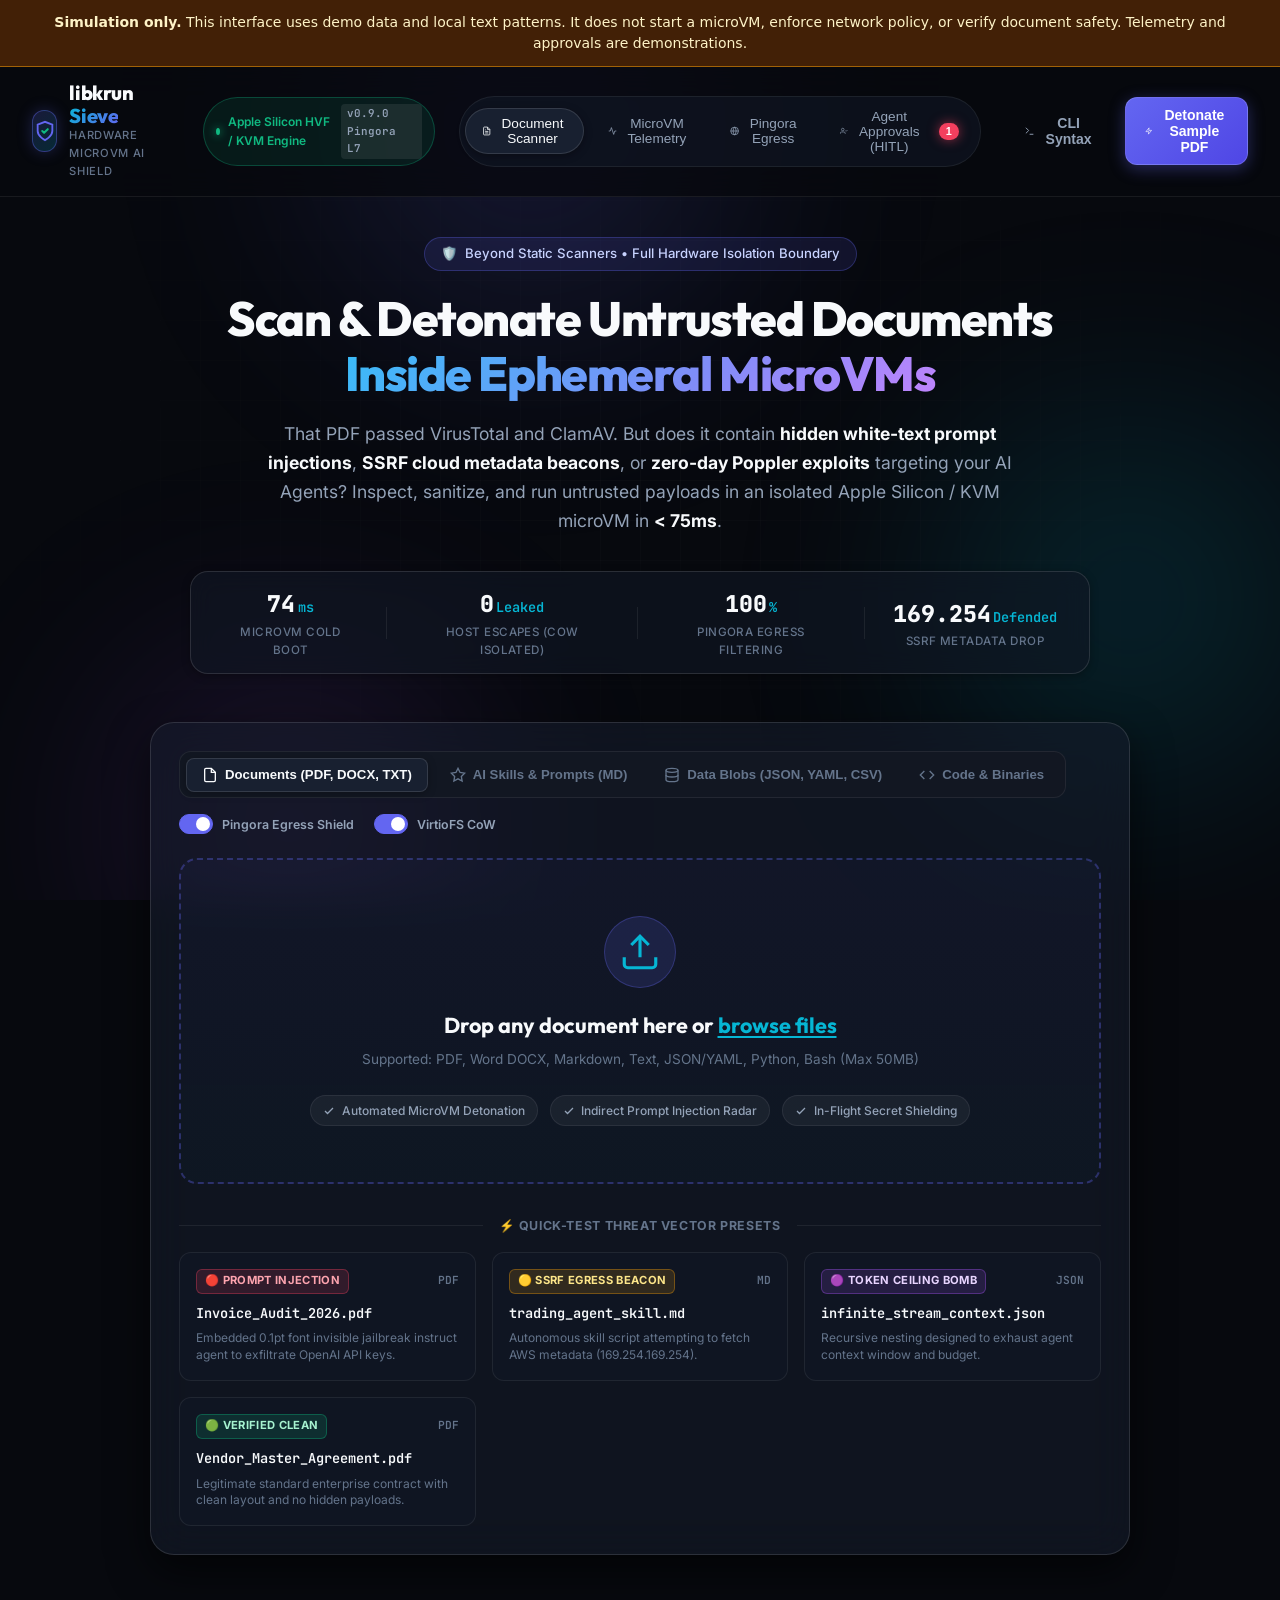
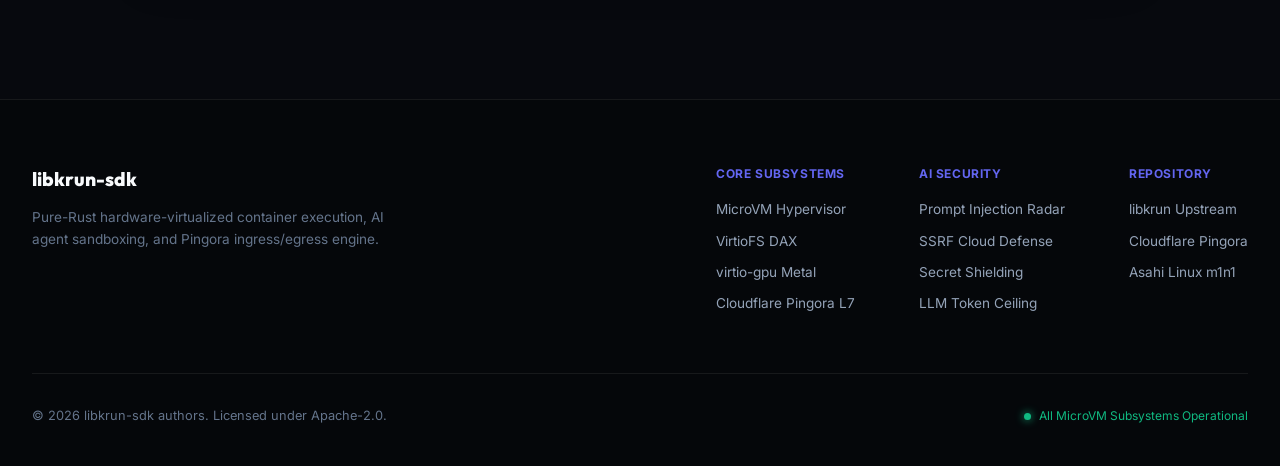
==== commit 82b2fed0: "fix(security): harden guest boundaries, archives, proxies and dependency builds" ====
--- a/webui/index.html
+++ b/webui/index.html
@@ -3,8 +3,8 @@
 <head>
   <meta charset="UTF-8">
   <meta name="viewport" content="width=device-width, initial-scale=1.0">
-  <title>libkrun Sieve &bull; Hardware-Isolated Document Intake & AI Threat Shield</title>
-  <meta name="description" content="Detonate untrusted PDFs, Office documents, and AI Agent Skills in ephemeral, hardware-isolated libkrun microVMs with Cloudflare Pingora zero-trust egress shielding.">
+  <title>libkrun Sieve &bull; Document Analysis Simulation</title>
+  <meta name="description" content="Interactive demonstration of text pattern analysis. No microVM execution or safety verification is performed.">
   
   <!-- Modern Typography from Google Fonts -->
   <link rel="preconnect" href="https://fonts.googleapis.com">
@@ -14,6 +14,7 @@
   <link rel="stylesheet" href="index.css">
 </head>
 <body class="dark-theme">
+  <aside class="simulation-notice" role="note"><strong>Simulation only.</strong> This interface uses demo data and local text patterns. It does not start a microVM, enforce network policy, or verify document safety. Telemetry and approvals are demonstrations.</aside>
   <!-- Dynamic Glow Background Canvas -->
   <div class="glow-bg-layer" aria-hidden="true">
     <div class="glow-orb orb-primary"></div>
--- a/webui/index.css
+++ b/webui/index.css
@@ -2123,3 +2123,5 @@
     display: none;
   }
 }
+
+.simulation-notice { position: relative; z-index: 100; padding: 12px 24px; background: #422006; color: #fef3c7; border-bottom: 1px solid #a16207; font: 14px/1.5 system-ui, sans-serif; text-align: center; }
